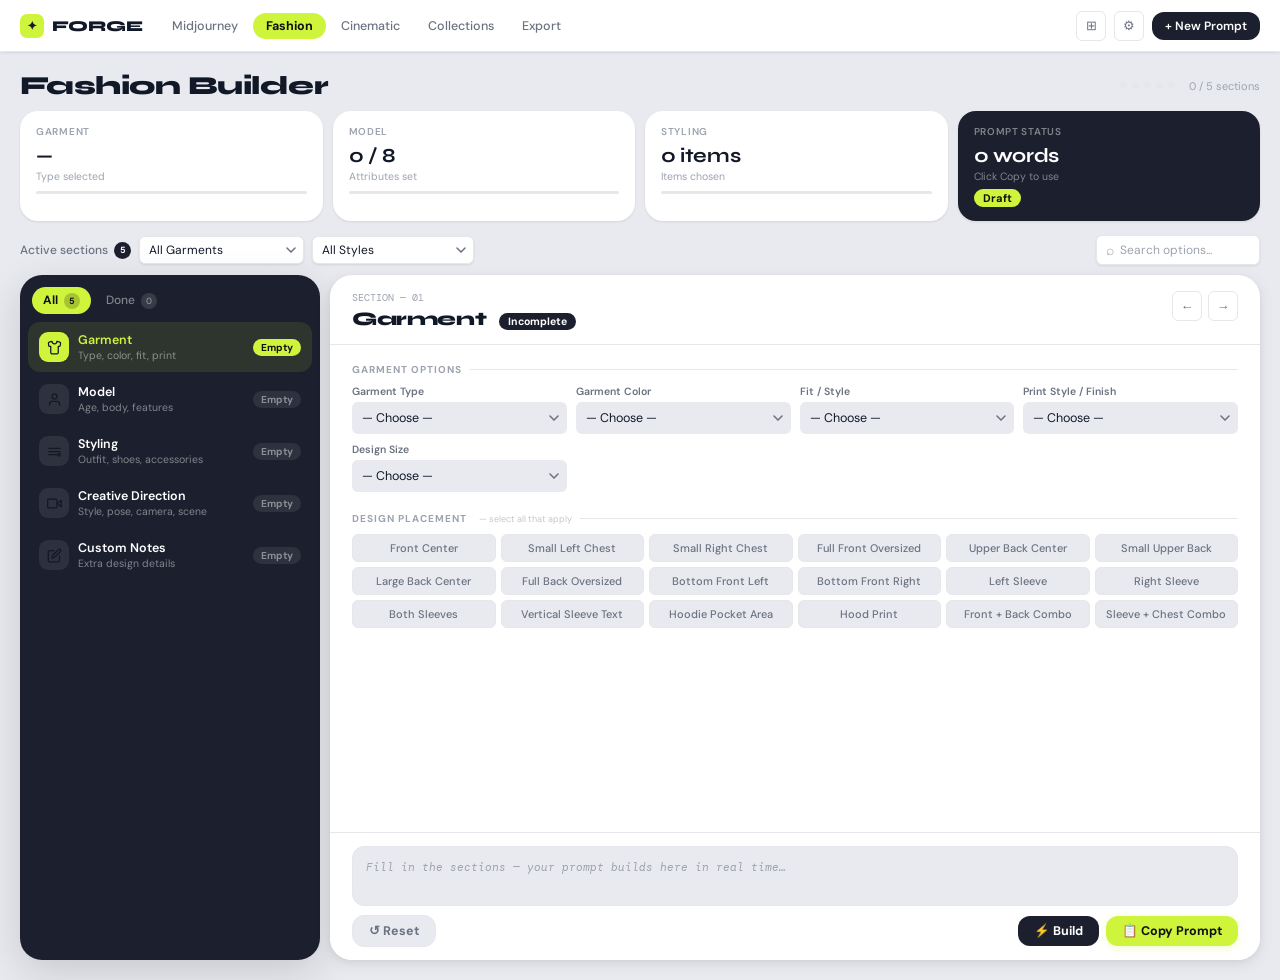
==== index.html @ 5c26e849 "Initial commit — Forge prompt builder with bug fixes - Fashion, Midjourney, and Cinematic prompt bui" ====
<!DOCTYPE html>
<html lang="en">
<head>
<meta charset="UTF-8">
<meta name="viewport" content="width=device-width, initial-scale=1.0">
<title>Forge — Prompt Builder</title>
<link rel="preconnect" href="https://fonts.googleapis.com">
<link href="https://fonts.googleapis.com/css2?family=DM+Sans:wght@300;400;500;600;700&family=Syne:wght@700;800&family=DM+Mono:wght@400;500&display=swap" rel="stylesheet">
<link rel="stylesheet" href="assets/css/styles.css" type="text/css" media="all" />
</head>
<body>

<!-- ── TOP NAV ── -->
<nav class="topnav">
  <div class="nav-brand">
    <div class="brand-dot">✦</div>
    FORGE
  </div>
  <div class="nav-tabs">
    <a class="nav-tab" href="midjourney.html" style="text-decoration:none">Midjourney</a>
    <button class="nav-tab active">Fashion</button>
    <a class="nav-tab" href="cinematic.html" style="text-decoration:none">Cinematic</a>
    <button class="nav-tab">Collections</button>
    <button class="nav-tab">Export</button>
  </div>
  <div class="nav-actions">
    <button class="nav-icon-btn" title="Grid">⊞</button>
    <button class="nav-icon-btn" title="Settings">⚙</button>
    <button class="btn-create">+ New Prompt</button>
  </div>
</nav>

<!-- ── PAGE HEADER ── -->
<div class="page-header">
  <h1 class="page-title">Fashion Builder</h1>
  <div style="display:flex;align-items:center;gap:8px">
    <div class="progress-dots" id="progressDots"></div>
    <span class="prog-label" id="progressLabel">0 / 5 sections</span>
  </div>
</div>

<!-- ── STAT CARDS ── -->
<div class="stats-row">
  <div class="stat-card">
    <div class="stat-label">Garment</div>
    <div class="stat-value" id="stat-garment">—</div>
    <div class="stat-sub">Type selected</div>
    <div class="stat-progress"><div class="stat-progress-fill" id="prog-garment" style="width:0%"></div></div>
  </div>
  <div class="stat-card">
    <div class="stat-label">Model</div>
    <div class="stat-value" id="stat-model">—</div>
    <div class="stat-sub">Attributes set</div>
    <div class="stat-progress"><div class="stat-progress-fill" id="prog-model" style="width:0%"></div></div>
  </div>
  <div class="stat-card">
    <div class="stat-label">Styling</div>
    <div class="stat-value" id="stat-styling">—</div>
    <div class="stat-sub">Items chosen</div>
    <div class="stat-progress"><div class="stat-progress-fill" id="prog-styling" style="width:0%"></div></div>
  </div>
  <div class="stat-card accent">
    <div class="stat-label">Prompt Status</div>
    <div class="stat-value" id="stat-words">0 words</div>
    <div class="stat-sub">Click Copy to use</div>
    <div class="stat-lime-badge" id="stat-badge">Draft</div>
  </div>
</div>

<!-- ── FILTER BAR ── -->
<div class="filter-bar">
  <div class="filter-label">
    Active sections
    <span class="filter-count">5</span>
  </div>
  <select class="filter-select" id="filterGarmentType" onchange="syncFilter('garmentType', this.value)">
    <option value="">All Garments</option>
  </select>
  <select class="filter-select" id="filterStyleDir" onchange="syncFilter('styleDir', this.value)">
    <option value="">All Styles</option>
  </select>
  <div class="filter-spacer"></div>
  <div class="search-box">
    <span style="color:var(--text-muted);font-size:14px">⌕</span>
    <input type="text" placeholder="Search options..." id="searchInput" oninput="handleSearch(this.value)">
  </div>
</div>

<!-- ── MAIN SPLIT ── -->
<div class="main-split">

  <!-- LEFT: Section List -->
  <div class="left-panel">
    <div class="panel-tabs">
      <button class="panel-tab active">All <span class="panel-tab-count">5</span></button>
      <button class="panel-tab">Done <span class="panel-tab-count" id="doneCount">0</span></button>
    </div>
    <div class="section-list" id="sectionList"></div>
  </div>

  <!-- RIGHT: Detail + Form -->
  <div class="right-panel">
    <div class="detail-header">
      <div>
        <div class="detail-ref" id="detailRef">SECTION — 01</div>
        <div>
          <span class="detail-title" id="detailTitle">Garment</span>
          <span class="detail-status" id="detailStatus">Incomplete</span>
        </div>
      </div>
      <div class="detail-actions">
        <button class="icon-btn" onclick="prevSection()" title="Previous">←</button>
        <button class="icon-btn" onclick="nextSection()" title="Next">→</button>
      </div>
    </div>

    <div class="detail-body" id="detailBody"></div>

    <div class="prompt-bar">
      <div class="prompt-output" id="promptOutput">
        <span class="prompt-placeholder">Fill in the sections — your prompt builds here in real time…</span>
      </div>
      <div class="prompt-actions">
        <button class="btn btn-ghost" onclick="resetAll()">↺ Reset</button>
        <div class="spacer"></div>
        <button class="btn btn-dark" onclick="buildPrompt()">⚡ Build</button>
        <button class="btn btn-lime" onclick="copyPrompt()">📋 Copy Prompt</button>
      </div>
    </div>
  </div>

</div>

<div class="toast" id="toast"><span class="t-lime">✓</span> Copied to clipboard!</div>

<!-- ══════════════════════════════════════════════ -->
<script src="assets/js/script.js" type="text/javascript" charset="utf-8"></script>
</body>
</html>
---- assets/css/styles.css ----
:root {
  --bg:          #e8eaf0;
  --surface:     #ffffff;
  --dark:        #1c1f2e;
  --dark-2:      #262a3d;
  --dark-3:      #2f3347;
  --lime:        #cef53c;
  --lime-dim:    #b8e030;
  --lime-soft:   rgba(206,245,60,0.15);
  --text-primary:   #111827;
  --text-secondary: #6b7280;
  --text-muted:     #9ca3af;
  --text-light:     rgba(255,255,255,0.85);
  --text-light-dim: rgba(255,255,255,0.45);
  --border:      #e5e7eb;
  --border-dark: rgba(255,255,255,0.08);
  --radius-sm:   6px;
  --radius-md:   12px;
  --radius-lg:   18px;
  --radius-xl:   22px;
  --shadow-sm:   0 1px 3px rgba(0,0,0,0.06), 0 1px 2px rgba(0,0,0,0.04);
  --shadow-md:   0 4px 16px rgba(0,0,0,0.08), 0 2px 6px rgba(0,0,0,0.05);
  --shadow-lg:   0 12px 40px rgba(0,0,0,0.14);
  --font:        'DM Sans', sans-serif;
  --font-display:'Syne', sans-serif;
  --font-mono:   'DM Mono', monospace;
}
*, *::before, *::after { box-sizing: border-box; margin: 0; padding: 0; }
html { font-size: 14px; }
body { background: var(--bg); font-family: var(--font); color: var(--text-primary); min-height: 100vh; overflow-x: hidden; }
 
/* TOP NAV */
.topnav {
  background: var(--surface); border-bottom: 1px solid var(--border);
  padding: 0 20px; height: 52px;
  display: flex; align-items: center; gap: 16px;
  box-shadow: var(--shadow-sm); position: sticky; top: 0; z-index: 100;
}
.nav-brand {
  font-family: var(--font-display); font-size: 15px; font-weight: 800;
  color: var(--text-primary); display: flex; align-items: center; gap: 8px; flex-shrink: 0;
}
.brand-dot {
  width: 24px; height: 24px; background: var(--lime); border-radius: 7px;
  display: flex; align-items: center; justify-content: center; font-size: 12px;
}
.nav-tabs {
  display: flex; align-items: center; gap: 2px;
  flex: 1; overflow-x: auto; scrollbar-width: none;
}
.nav-tabs::-webkit-scrollbar { display: none; }
.nav-tab {
  padding: 5px 13px; border-radius: 100px; font-size: 12.5px; font-weight: 500;
  cursor: pointer; white-space: nowrap; color: var(--text-secondary);
  transition: all 0.2s; border: none; background: none; font-family: var(--font);
}
.nav-tab:hover { background: var(--bg); color: var(--text-primary); }
.nav-tab.active { background: var(--lime); color: #111; font-weight: 700; }
.nav-actions { display: flex; align-items: center; gap: 8px; flex-shrink: 0; }
.nav-icon-btn {
  width: 30px; height: 30px; border-radius: var(--radius-sm);
  border: 1px solid var(--border); background: none; cursor: pointer;
  display: flex; align-items: center; justify-content: center;
  color: var(--text-secondary); font-size: 13px; transition: background 0.15s;
}
.nav-icon-btn:hover { background: var(--bg); }
.btn-create {
  padding: 6px 13px; background: var(--dark); color: white;
  border: none; border-radius: var(--radius-md); font-family: var(--font);
  font-size: 12px; font-weight: 600; cursor: pointer;
  display: flex; align-items: center; gap: 5px; transition: opacity 0.2s;
}
.btn-create:hover { opacity: 0.82; }
 
/* PAGE HEADER */
.page-header {
  padding: 18px 20px 10px;
  display: flex; align-items: center; justify-content: space-between; flex-wrap: wrap; gap: 10px;
}
.page-title { font-family: var(--font-display); font-size: 26px; font-weight: 800; letter-spacing: -0.02em; }
.progress-dots { display: flex; gap: 5px; align-items: center; }
.p-dot { width: 7px; height: 7px; border-radius: 50%; background: var(--border); transition: background 0.3s; }
.p-dot.done { background: var(--lime); }
.p-dot.partial { background: var(--lime-dim); opacity: 0.5; }
.prog-label { font-size: 11px; color: var(--text-muted); margin-left: 6px; }
 
/* STAT CARDS */
.stats-row {
  display: grid; grid-template-columns: repeat(4, 1fr);
  gap: 10px; padding: 0 20px 14px;
}
@media (max-width: 860px) { .stats-row { grid-template-columns: repeat(2, 1fr); } }
@media (max-width: 480px) { .stats-row { grid-template-columns: 1fr 1fr; } }
.stat-card {
  background: var(--surface); border-radius: var(--radius-lg);
  padding: 14px 16px; box-shadow: var(--shadow-sm); transition: box-shadow 0.2s;
}
.stat-card:hover { box-shadow: var(--shadow-md); }
.stat-card.accent { background: var(--dark); }
.stat-label { font-size: 10px; font-weight: 600; color: var(--text-muted); text-transform: uppercase; letter-spacing: 0.07em; margin-bottom: 5px; }
.stat-card.accent .stat-label { color: var(--text-light-dim); }
.stat-value { font-family: var(--font-display); font-size: 20px; font-weight: 700; color: var(--text-primary); letter-spacing: -0.02em; }
.stat-card.accent .stat-value { color: white; }
.stat-sub { font-size: 10.5px; color: var(--text-muted); margin-top: 2px; }
.stat-card.accent .stat-sub { color: var(--text-light-dim); }
.stat-progress { margin-top: 8px; height: 3px; background: var(--border); border-radius: 2px; overflow: hidden; }
.stat-progress-fill { height: 100%; background: var(--lime); border-radius: 2px; transition: width 0.4s ease; }
.stat-lime-badge {
  display: inline-flex; align-items: center; background: var(--lime);
  color: #111; padding: 2px 9px; border-radius: 100px;
  font-size: 11px; font-weight: 700; margin-top: 6px;
}
 
/* FILTER BAR */
.filter-bar {
  padding: 0 20px 10px;
  display: flex; align-items: center; gap: 8px; flex-wrap: wrap;
}
.filter-label { font-size: 12px; color: var(--text-secondary); font-weight: 500; display: flex; align-items: center; gap: 6px; }
.filter-count {
  background: var(--dark); color: white; width: 17px; height: 17px;
  border-radius: 50%; font-size: 9px; font-weight: 700;
  display: flex; align-items: center; justify-content: center;
}
.filter-select {
  background: var(--surface); border: 1px solid var(--border); border-radius: var(--radius-sm);
  padding: 5px 26px 5px 9px; font-family: var(--font); font-size: 12px; color: var(--text-primary);
  cursor: pointer; outline: none; appearance: none; -webkit-appearance: none;
  background-image: url("data:image/svg+xml,%3Csvg xmlns='http://www.w3.org/2000/svg' width='10' height='6' viewBox='0 0 10 6'%3E%3Cpath d='M1 1l4 4 4-4' stroke='%236b7280' stroke-width='1.5' fill='none' stroke-linecap='round'/%3E%3C/svg%3E");
  background-repeat: no-repeat; background-position: right 7px center;
  box-shadow: var(--shadow-sm); transition: border-color 0.2s;
}
.filter-select:focus { border-color: var(--lime-dim); }
.filter-spacer { flex: 1; }
.search-box {
  display: flex; align-items: center; gap: 6px;
  background: var(--surface); border: 1px solid var(--border);
  border-radius: var(--radius-sm); padding: 5px 9px; box-shadow: var(--shadow-sm);
}
.search-box input {
  border: none; outline: none; font-family: var(--font);
  font-size: 12px; color: var(--text-primary); background: none; width: 130px;
}
.search-box input::placeholder { color: var(--text-muted); }
 
/* MAIN SPLIT */
.main-split {
  display: grid; grid-template-columns: 300px 1fr;
  gap: 10px; padding: 0 20px 20px;
  min-height: calc(100vh - 195px);
}
@media (max-width: 780px) {
  .main-split { grid-template-columns: 1fr; padding: 0 12px 20px; }
  .stats-row { padding: 0 12px 12px; }
  .filter-bar { padding: 0 12px 10px; }
  .page-header { padding: 14px 12px 8px; }
  .topnav { padding: 0 12px; }
}
 
/* LEFT PANEL */
.left-panel {
  background: var(--dark); border-radius: var(--radius-xl);
  overflow: hidden; box-shadow: var(--shadow-lg);
  display: flex; flex-direction: column;
}
.panel-tabs {
  display: flex; align-items: center; padding: 12px 12px 0; gap: 4px;
}
.panel-tab {
  padding: 5px 11px; border-radius: 100px; font-size: 12px; font-weight: 500;
  cursor: pointer; color: var(--text-light-dim); border: none; background: none;
  transition: all 0.2s; font-family: var(--font);
}
.panel-tab.active { background: var(--lime); color: #111; font-weight: 700; }
.panel-tab-count {
  display: inline-flex; align-items: center; justify-content: center;
  width: 16px; height: 16px; background: rgba(255,255,255,0.12);
  border-radius: 50%; font-size: 9px; margin-left: 3px;
}
.panel-tab.active .panel-tab-count { background: rgba(0,0,0,0.2); }
.section-list { flex: 1; overflow-y: auto; padding: 8px; scrollbar-width: thin; scrollbar-color: rgba(255,255,255,0.08) transparent; }
.section-list::-webkit-scrollbar { width: 3px; }
.section-list::-webkit-scrollbar-thumb { background: rgba(255,255,255,0.1); border-radius: 2px; }
.section-item {
  display: flex; align-items: center; padding: 10px 11px;
  border-radius: var(--radius-md); cursor: pointer; margin-bottom: 2px;
  transition: background 0.15s; gap: 9px;
}
.section-item:hover { background: rgba(255,255,255,0.05); }
.section-item.active { background: rgba(206,245,60,0.10); }
.section-avatar {
  width: 30px; height: 30px; border-radius: 9px;
  background: rgba(255,255,255,0.08);
  display: flex; align-items: center; justify-content: center;
  font-size: 13px; flex-shrink: 0;
}
.section-item.active .section-avatar { background: var(--lime); }
.section-info { flex: 1; min-width: 0; }
.section-name { font-size: 12.5px; font-weight: 600; color: white; white-space: nowrap; overflow: hidden; text-overflow: ellipsis; }
.section-item.active .section-name { color: var(--lime); }
.section-desc { font-size: 10.5px; color: var(--text-light-dim); margin-top: 1px; white-space: nowrap; overflow: hidden; text-overflow: ellipsis; }
.section-badge {
  font-size: 10px; font-weight: 700; padding: 2px 8px; border-radius: 100px;
  background: rgba(255,255,255,0.08); color: var(--text-light-dim); flex-shrink: 0;
}
.section-item.active .section-badge { background: var(--lime); color: #111; }
.section-item.done .section-badge { background: rgba(206,245,60,0.15); color: var(--lime); }
 
/* RIGHT PANEL */
.right-panel {
  background: var(--surface); border-radius: var(--radius-xl);
  box-shadow: var(--shadow-md); overflow: hidden;
  display: flex; flex-direction: column;
}
.detail-header {
  padding: 16px 22px 14px; border-bottom: 1px solid var(--border);
  display: flex; align-items: flex-start; justify-content: space-between;
}
.detail-ref { font-family: var(--font-mono); font-size: 10px; color: var(--text-muted); margin-bottom: 3px; }
.detail-title { font-family: var(--font-display); font-size: 19px; font-weight: 800; letter-spacing: -0.02em; display: inline; }
.detail-status {
  display: inline-flex; align-items: center; padding: 2px 9px; border-radius: 100px;
  font-size: 10.5px; font-weight: 700; background: var(--dark); color: white;
  margin-left: 9px; vertical-align: middle;
}
.detail-status.done { background: var(--lime-soft); color: var(--lime-dim); }
.detail-actions { display: flex; gap: 6px; flex-shrink: 0; }
.icon-btn {
  width: 30px; height: 30px; border-radius: var(--radius-sm); border: 1px solid var(--border);
  background: none; cursor: pointer; display: flex; align-items: center; justify-content: center;
  font-size: 13px; color: var(--text-secondary); transition: background 0.15s;
}
.icon-btn:hover { background: var(--bg); }
 
/* FORM BODY */
.detail-body {
  flex: 1; overflow-y: auto; padding: 18px 22px;
  scrollbar-width: thin; scrollbar-color: var(--border) transparent;
}
.detail-body::-webkit-scrollbar { width: 3px; }
.detail-body::-webkit-scrollbar-thumb { background: var(--border); border-radius: 2px; }
.field-section { margin-bottom: 20px; }
.field-section-title {
  font-size: 10px; font-weight: 700; text-transform: uppercase;
  letter-spacing: 0.1em; color: var(--text-muted); margin-bottom: 9px;
  display: flex; align-items: center; gap: 8px;
}
.field-section-title::after { content:''; flex:1; height:1px; background:var(--border); }
.fields-grid { display: grid; grid-template-columns: repeat(auto-fill, minmax(175px, 1fr)); gap: 9px; }
.field-group { display: flex; flex-direction: column; gap: 4px; }
.field-label { font-size: 10.5px; font-weight: 600; color: var(--text-secondary); }
.field-select, .field-textarea {
  background: var(--bg); border: 1.5px solid transparent;
  border-radius: var(--radius-sm); padding: 7px 28px 7px 9px;
  font-family: var(--font); font-size: 12.5px; color: var(--text-primary);
  outline: none; width: 100%; appearance: none; -webkit-appearance: none;
  cursor: pointer;
  background-image: url("data:image/svg+xml,%3Csvg xmlns='http://www.w3.org/2000/svg' width='10' height='6' viewBox='0 0 10 6'%3E%3Cpath d='M1 1l4 4 4-4' stroke='%236b7280' stroke-width='1.5' fill='none' stroke-linecap='round'/%3E%3C/svg%3E");
  background-repeat: no-repeat; background-position: right 7px center;
  transition: border-color 0.2s, background 0.2s;
}
.field-select option { background: white; }
.field-select:focus, .field-textarea:focus { border-color: var(--lime-dim); background-color: rgba(206,245,60,0.05); }
.field-select.has-value { border-color: var(--lime-dim); font-weight: 500; }
.field-textarea { resize: vertical; min-height: 70px; padding: 8px 10px; background-image: none !important; line-height: 1.5; }
 
/* PLACEMENT */
.placement-wrap { display: grid; grid-template-columns: repeat(auto-fill, minmax(125px, 1fr)); gap: 5px; }
.placement-chip {
  padding: 6px 9px; border-radius: var(--radius-sm); border: 1.5px solid var(--border);
  background: var(--bg); font-size: 11px; color: var(--text-secondary);
  cursor: pointer; text-align: center; transition: all 0.15s; user-select: none; font-weight: 500;
}
.placement-chip:hover { border-color: var(--lime-dim); color: var(--text-primary); }
.placement-chip.active { background: var(--lime); border-color: var(--lime-dim); color: #111; font-weight: 700; }
 
/* MULTI CHIPS */
.chip-wrap { display: flex; flex-wrap: wrap; gap: 5px; }
.m-chip {
  padding: 5px 11px; border-radius: 100px; border: 1.5px solid var(--border);
  background: var(--bg); font-size: 11.5px; color: var(--text-secondary);
  cursor: pointer; user-select: none; transition: all 0.15s; font-weight: 500;
}
.m-chip:hover { border-color: var(--lime-dim); color: var(--text-primary); }
.m-chip.active { background: var(--dark); border-color: var(--dark); color: white; }
 
/* PROMPT BAR */
.prompt-bar { border-top: 1px solid var(--border); padding: 13px 22px; background: var(--surface); }
.prompt-output {
  background: var(--bg); border-radius: var(--radius-md); padding: 11px 13px;
  font-family: var(--font-mono); font-size: 11px; line-height: 1.65;
  color: var(--text-secondary); min-height: 60px; max-height: 110px;
  overflow-y: auto; margin-bottom: 9px; border: 1.5px solid var(--border);
  transition: border-color 0.25s; word-break: break-word;
}
.prompt-output.has-content { border-color: var(--lime-dim); color: var(--text-primary); }
.prompt-placeholder { color: var(--text-muted); font-style: italic; }
.prompt-actions { display: flex; gap: 7px; align-items: center; }
.prompt-actions .spacer { flex: 1; }
.btn {
  padding: 7px 16px; border-radius: var(--radius-md); border: none; cursor: pointer;
  font-family: var(--font); font-size: 12.5px; font-weight: 700;
  display: flex; align-items: center; gap: 5px; transition: all 0.15s;
}
.btn-lime { background: var(--lime); color: #111; box-shadow: 0 2px 8px rgba(206,245,60,0.25); }
.btn-lime:hover { background: var(--lime-dim); transform: translateY(-1px); }
.btn-dark { background: var(--dark); color: white; }
.btn-dark:hover { opacity: 0.82; }
.btn-ghost { background: var(--bg); color: var(--text-secondary); border: 1px solid var(--border); }
.btn-ghost:hover { background: var(--border); color: var(--text-primary); }
.btn:active { transform: scale(0.97); }
 
/* TOAST */
.toast {
  position: fixed; bottom: 28px; left: 50%;
  transform: translateX(-50%) translateY(10px);
  background: var(--dark); color: white;
  padding: 8px 20px; border-radius: 100px;
  font-size: 12.5px; font-weight: 600;
  opacity: 0; pointer-events: none; transition: all 0.25s;
  z-index: 1000; box-shadow: var(--shadow-lg);
  display: flex; align-items: center; gap: 7px;
}
.toast .t-lime { color: var(--lime); }
.toast.show { opacity: 1; transform: translateX(-50%) translateY(0); }
 
/* RESPONSIVE EXTRAS */
@media (max-width: 480px) {
  .stats-row { grid-template-columns: 1fr 1fr; }
  .search-box { display: none; }
  .page-title { font-size: 22px; }
}
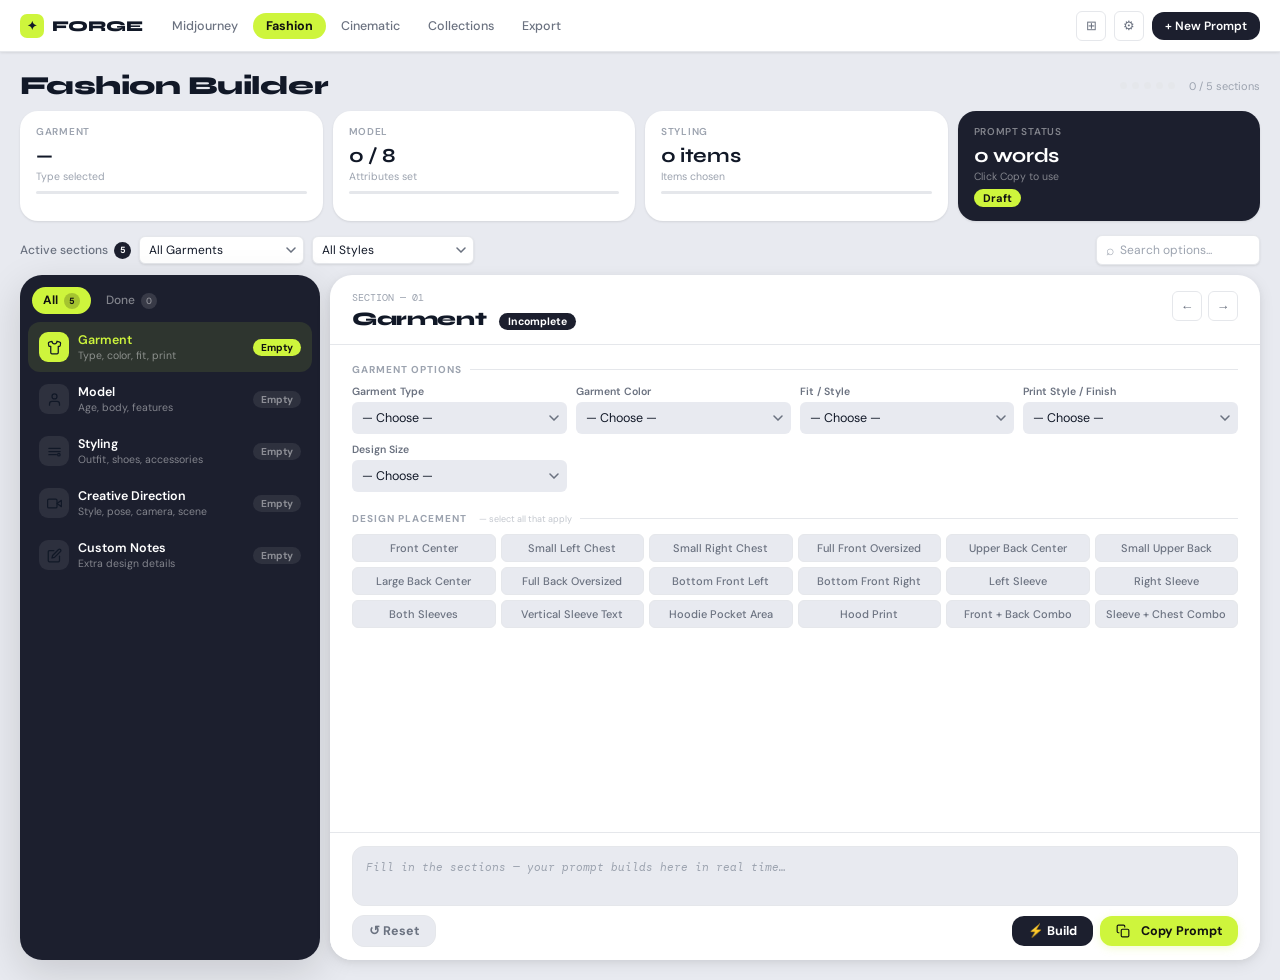
==== commit 8d986cd5: "Replace emoji labels with SVG icons in prompt actions" ====
--- a/index.html
+++ b/index.html
@@ -1,139 +1,140 @@
-<!DOCTYPE html>
-<html lang="en">
-<head>
-<meta charset="UTF-8">
-<meta name="viewport" content="width=device-width, initial-scale=1.0">
-<title>Forge — Prompt Builder</title>
-<link rel="preconnect" href="https://fonts.googleapis.com">
-<link href="https://fonts.googleapis.com/css2?family=DM+Sans:wght@300;400;500;600;700&family=Syne:wght@700;800&family=DM+Mono:wght@400;500&display=swap" rel="stylesheet">
-<link rel="stylesheet" href="assets/css/styles.css" type="text/css" media="all" />
-</head>
-<body>
-
-<!-- ── TOP NAV ── -->
-<nav class="topnav">
-  <div class="nav-brand">
-    <div class="brand-dot">✦</div>
-    FORGE
-  </div>
-  <div class="nav-tabs">
-    <a class="nav-tab" href="midjourney.html" style="text-decoration:none">Midjourney</a>
-    <button class="nav-tab active">Fashion</button>
-    <a class="nav-tab" href="cinematic.html" style="text-decoration:none">Cinematic</a>
-    <button class="nav-tab">Collections</button>
-    <button class="nav-tab">Export</button>
-  </div>
-  <div class="nav-actions">
-    <button class="nav-icon-btn" title="Grid">⊞</button>
-    <button class="nav-icon-btn" title="Settings">⚙</button>
-    <button class="btn-create">+ New Prompt</button>
-  </div>
-</nav>
-
-<!-- ── PAGE HEADER ── -->
-<div class="page-header">
-  <h1 class="page-title">Fashion Builder</h1>
-  <div style="display:flex;align-items:center;gap:8px">
-    <div class="progress-dots" id="progressDots"></div>
-    <span class="prog-label" id="progressLabel">0 / 5 sections</span>
-  </div>
-</div>
-
-<!-- ── STAT CARDS ── -->
-<div class="stats-row">
-  <div class="stat-card">
-    <div class="stat-label">Garment</div>
-    <div class="stat-value" id="stat-garment">—</div>
-    <div class="stat-sub">Type selected</div>
-    <div class="stat-progress"><div class="stat-progress-fill" id="prog-garment" style="width:0%"></div></div>
-  </div>
-  <div class="stat-card">
-    <div class="stat-label">Model</div>
-    <div class="stat-value" id="stat-model">—</div>
-    <div class="stat-sub">Attributes set</div>
-    <div class="stat-progress"><div class="stat-progress-fill" id="prog-model" style="width:0%"></div></div>
-  </div>
-  <div class="stat-card">
-    <div class="stat-label">Styling</div>
-    <div class="stat-value" id="stat-styling">—</div>
-    <div class="stat-sub">Items chosen</div>
-    <div class="stat-progress"><div class="stat-progress-fill" id="prog-styling" style="width:0%"></div></div>
-  </div>
-  <div class="stat-card accent">
-    <div class="stat-label">Prompt Status</div>
-    <div class="stat-value" id="stat-words">0 words</div>
-    <div class="stat-sub">Click Copy to use</div>
-    <div class="stat-lime-badge" id="stat-badge">Draft</div>
-  </div>
-</div>
-
-<!-- ── FILTER BAR ── -->
-<div class="filter-bar">
-  <div class="filter-label">
-    Active sections
-    <span class="filter-count">5</span>
-  </div>
-  <select class="filter-select" id="filterGarmentType" onchange="syncFilter('garmentType', this.value)">
-    <option value="">All Garments</option>
-  </select>
-  <select class="filter-select" id="filterStyleDir" onchange="syncFilter('styleDir', this.value)">
-    <option value="">All Styles</option>
-  </select>
-  <div class="filter-spacer"></div>
-  <div class="search-box">
-    <span style="color:var(--text-muted);font-size:14px">⌕</span>
-    <input type="text" placeholder="Search options..." id="searchInput" oninput="handleSearch(this.value)">
-  </div>
-</div>
-
-<!-- ── MAIN SPLIT ── -->
-<div class="main-split">
-
-  <!-- LEFT: Section List -->
-  <div class="left-panel">
-    <div class="panel-tabs">
-      <button class="panel-tab active">All <span class="panel-tab-count">5</span></button>
-      <button class="panel-tab">Done <span class="panel-tab-count" id="doneCount">0</span></button>
-    </div>
-    <div class="section-list" id="sectionList"></div>
-  </div>
-
-  <!-- RIGHT: Detail + Form -->
-  <div class="right-panel">
-    <div class="detail-header">
-      <div>
-        <div class="detail-ref" id="detailRef">SECTION — 01</div>
-        <div>
-          <span class="detail-title" id="detailTitle">Garment</span>
-          <span class="detail-status" id="detailStatus">Incomplete</span>
-        </div>
-      </div>
-      <div class="detail-actions">
-        <button class="icon-btn" onclick="prevSection()" title="Previous">←</button>
-        <button class="icon-btn" onclick="nextSection()" title="Next">→</button>
-      </div>
-    </div>
-
-    <div class="detail-body" id="detailBody"></div>
-
-    <div class="prompt-bar">
-      <div class="prompt-output" id="promptOutput">
-        <span class="prompt-placeholder">Fill in the sections — your prompt builds here in real time…</span>
-      </div>
-      <div class="prompt-actions">
-        <button class="btn btn-ghost" onclick="resetAll()">↺ Reset</button>
-        <div class="spacer"></div>
-        <button class="btn btn-dark" onclick="buildPrompt()">⚡ Build</button>
-        <button class="btn btn-lime" onclick="copyPrompt()">📋 Copy Prompt</button>
-      </div>
-    </div>
-  </div>
-
-</div>
-
-<div class="toast" id="toast"><span class="t-lime">✓</span> Copied to clipboard!</div>
-
-<!-- ══════════════════════════════════════════════ -->
-<script src="assets/js/script.js" type="text/javascript" charset="utf-8"></script>
-</body>
+<!DOCTYPE html>
+<html lang="en">
+<head>
+<meta charset="UTF-8">
+<meta name="viewport" content="width=device-width, initial-scale=1.0">
+<title>Forge — Prompt Builder</title>
+<link rel="preconnect" href="https://fonts.googleapis.com">
+<link href="https://fonts.googleapis.com/css2?family=DM+Sans:wght@300;400;500;600;700&family=Syne:wght@700;800&family=DM+Mono:wght@400;500&display=swap" rel="stylesheet">
+<link rel="stylesheet" href="assets/css/styles.css" type="text/css" media="all" />
+</head>
+<body>
+
+<!-- ── TOP NAV ── -->
+<nav class="topnav">
+  <div class="nav-brand">
+    <div class="brand-dot">✦</div>
+    FORGE
+  </div>
+  <div class="nav-tabs">
+    <a class="nav-tab" href="midjourney.html" style="text-decoration:none">Midjourney</a>
+    <button class="nav-tab active">Fashion</button>
+    <a class="nav-tab" href="cinematic.html" style="text-decoration:none">Cinematic</a>
+    <button class="nav-tab">Collections</button>
+    <button class="nav-tab">Export</button>
+  </div>
+  <div class="nav-actions">
+    <button class="nav-icon-btn" title="Grid">⊞</button>
+    <button class="nav-icon-btn" title="Settings">⚙</button>
+    <button class="btn-create">+ New Prompt</button>
+  </div>
+</nav>
+
+<!-- ── PAGE HEADER ── -->
+<div class="page-header">
+  <h1 class="page-title">Fashion Builder</h1>
+  <div style="display:flex;align-items:center;gap:8px">
+    <div class="progress-dots" id="progressDots"></div>
+    <span class="prog-label" id="progressLabel">0 / 5 sections</span>
+  </div>
+</div>
+
+<!-- ── STAT CARDS ── -->
+<div class="stats-row">
+  <div class="stat-card">
+    <div class="stat-label">Garment</div>
+    <div class="stat-value" id="stat-garment">—</div>
+    <div class="stat-sub">Type selected</div>
+    <div class="stat-progress"><div class="stat-progress-fill" id="prog-garment" style="width:0%"></div></div>
+  </div>
+  <div class="stat-card">
+    <div class="stat-label">Model</div>
+    <div class="stat-value" id="stat-model">—</div>
+    <div class="stat-sub">Attributes set</div>
+    <div class="stat-progress"><div class="stat-progress-fill" id="prog-model" style="width:0%"></div></div>
+  </div>
+  <div class="stat-card">
+    <div class="stat-label">Styling</div>
+    <div class="stat-value" id="stat-styling">—</div>
+    <div class="stat-sub">Items chosen</div>
+    <div class="stat-progress"><div class="stat-progress-fill" id="prog-styling" style="width:0%"></div></div>
+  </div>
+  <div class="stat-card accent">
+    <div class="stat-label">Prompt Status</div>
+    <div class="stat-value" id="stat-words">0 words</div>
+    <div class="stat-sub">Click Copy to use</div>
+    <div class="stat-lime-badge" id="stat-badge">Draft</div>
+  </div>
+</div>
+
+<!-- ── FILTER BAR ── -->
+<div class="filter-bar">
+  <div class="filter-label">
+    Active sections
+    <span class="filter-count">5</span>
+  </div>
+  <select class="filter-select" id="filterGarmentType" onchange="syncFilter('garmentType', this.value)">
+    <option value="">All Garments</option>
+  </select>
+  <select class="filter-select" id="filterStyleDir" onchange="syncFilter('styleDir', this.value)">
+    <option value="">All Styles</option>
+  </select>
+  <div class="filter-spacer"></div>
+  <div class="search-box">
+    <span style="color:var(--text-muted);font-size:14px">⌕</span>
+    <input type="text" placeholder="Search options..." id="searchInput" oninput="handleSearch(this.value)">
+  </div>
+</div>
+
+<!-- ── MAIN SPLIT ── -->
+<div class="main-split">
+
+  <!-- LEFT: Section List -->
+  <div class="left-panel">
+    <div class="panel-tabs">
+      <button class="panel-tab active">All <span class="panel-tab-count">5</span></button>
+      <button class="panel-tab">Done <span class="panel-tab-count" id="doneCount">0</span></button>
+    </div>
+    <div class="section-list" id="sectionList"></div>
+  </div>
+
+  <!-- RIGHT: Detail + Form -->
+  <div class="right-panel">
+    <div class="detail-header">
+      <div>
+        <div class="detail-ref" id="detailRef">SECTION — 01</div>
+        <div>
+          <span class="detail-title" id="detailTitle">Garment</span>
+          <span class="detail-status" id="detailStatus">Incomplete</span>
+        </div>
+      </div>
+      <div class="detail-actions">
+        <button class="icon-btn" onclick="prevSection()" title="Previous">←</button>
+        <button class="icon-btn" onclick="nextSection()" title="Next">→</button>
+      </div>
+    </div>
+
+    <div class="detail-body" id="detailBody"></div>
+
+    <div class="prompt-bar">
+      <div class="prompt-output" id="promptOutput">
+        <span class="prompt-placeholder">Fill in the sections — your prompt builds here in real time…</span>
+      </div>
+      <div class="prompt-actions">
+        <button class="btn btn-ghost" onclick="resetAll()">↺ Reset</button>
+        <div class="spacer"></div>
+        <button class="btn btn-dark" onclick="buildPrompt()">⚡ Build</button>
+        <button class="btn btn-lime" onclick="copyPrompt()"><span class="btn-icon" aria-hidden="true"><svg viewBox="0 0 24 24" fill="none" stroke="currentColor" stroke-width="2" stroke-linecap="round" stroke-linejoin="round"><rect x="9" y="9" width="13" height="13" rx="2" ry="2"/><path d="M5 15H4a2 2 0 0 1-2-2V4a2 2 0 0 1 2-2h9a2 2 0 0 1 2 2v1"/></svg></span>Copy Prompt</button>
+      </div>
+    </div>
+  </div>
+
+</div>
+
+<div class="toast" id="toast"><span class="t-lime">✓</span> Copied to clipboard!</div>
+
+<!-- ══════════════════════════════════════════════ -->
+<script src="assets/js/core.js"></script>
+<script src="assets/js/script.js" type="text/javascript" charset="utf-8"></script>
+</body>
 </html>
--- a/assets/css/styles.css
+++ b/assets/css/styles.css
@@ -1,332 +1,346 @@
-:root {
-  --bg:          #e8eaf0;
-  --surface:     #ffffff;
-  --dark:        #1c1f2e;
-  --dark-2:      #262a3d;
-  --dark-3:      #2f3347;
-  --lime:        #cef53c;
-  --lime-dim:    #b8e030;
-  --lime-soft:   rgba(206,245,60,0.15);
-  --text-primary:   #111827;
-  --text-secondary: #6b7280;
-  --text-muted:     #9ca3af;
-  --text-light:     rgba(255,255,255,0.85);
-  --text-light-dim: rgba(255,255,255,0.45);
-  --border:      #e5e7eb;
-  --border-dark: rgba(255,255,255,0.08);
-  --radius-sm:   6px;
-  --radius-md:   12px;
-  --radius-lg:   18px;
-  --radius-xl:   22px;
-  --shadow-sm:   0 1px 3px rgba(0,0,0,0.06), 0 1px 2px rgba(0,0,0,0.04);
-  --shadow-md:   0 4px 16px rgba(0,0,0,0.08), 0 2px 6px rgba(0,0,0,0.05);
-  --shadow-lg:   0 12px 40px rgba(0,0,0,0.14);
-  --font:        'DM Sans', sans-serif;
-  --font-display:'Syne', sans-serif;
-  --font-mono:   'DM Mono', monospace;
-}
-*, *::before, *::after { box-sizing: border-box; margin: 0; padding: 0; }
-html { font-size: 14px; }
-body { background: var(--bg); font-family: var(--font); color: var(--text-primary); min-height: 100vh; overflow-x: hidden; }
- 
-/* TOP NAV */
-.topnav {
-  background: var(--surface); border-bottom: 1px solid var(--border);
-  padding: 0 20px; height: 52px;
-  display: flex; align-items: center; gap: 16px;
-  box-shadow: var(--shadow-sm); position: sticky; top: 0; z-index: 100;
-}
-.nav-brand {
-  font-family: var(--font-display); font-size: 15px; font-weight: 800;
-  color: var(--text-primary); display: flex; align-items: center; gap: 8px; flex-shrink: 0;
-}
-.brand-dot {
-  width: 24px; height: 24px; background: var(--lime); border-radius: 7px;
-  display: flex; align-items: center; justify-content: center; font-size: 12px;
-}
-.nav-tabs {
-  display: flex; align-items: center; gap: 2px;
-  flex: 1; overflow-x: auto; scrollbar-width: none;
-}
-.nav-tabs::-webkit-scrollbar { display: none; }
-.nav-tab {
-  padding: 5px 13px; border-radius: 100px; font-size: 12.5px; font-weight: 500;
-  cursor: pointer; white-space: nowrap; color: var(--text-secondary);
-  transition: all 0.2s; border: none; background: none; font-family: var(--font);
-}
-.nav-tab:hover { background: var(--bg); color: var(--text-primary); }
-.nav-tab.active { background: var(--lime); color: #111; font-weight: 700; }
-.nav-actions { display: flex; align-items: center; gap: 8px; flex-shrink: 0; }
-.nav-icon-btn {
-  width: 30px; height: 30px; border-radius: var(--radius-sm);
-  border: 1px solid var(--border); background: none; cursor: pointer;
-  display: flex; align-items: center; justify-content: center;
-  color: var(--text-secondary); font-size: 13px; transition: background 0.15s;
-}
-.nav-icon-btn:hover { background: var(--bg); }
-.btn-create {
-  padding: 6px 13px; background: var(--dark); color: white;
-  border: none; border-radius: var(--radius-md); font-family: var(--font);
-  font-size: 12px; font-weight: 600; cursor: pointer;
-  display: flex; align-items: center; gap: 5px; transition: opacity 0.2s;
-}
-.btn-create:hover { opacity: 0.82; }
- 
-/* PAGE HEADER */
-.page-header {
-  padding: 18px 20px 10px;
-  display: flex; align-items: center; justify-content: space-between; flex-wrap: wrap; gap: 10px;
-}
-.page-title { font-family: var(--font-display); font-size: 26px; font-weight: 800; letter-spacing: -0.02em; }
-.progress-dots { display: flex; gap: 5px; align-items: center; }
-.p-dot { width: 7px; height: 7px; border-radius: 50%; background: var(--border); transition: background 0.3s; }
-.p-dot.done { background: var(--lime); }
-.p-dot.partial { background: var(--lime-dim); opacity: 0.5; }
-.prog-label { font-size: 11px; color: var(--text-muted); margin-left: 6px; }
- 
-/* STAT CARDS */
-.stats-row {
-  display: grid; grid-template-columns: repeat(4, 1fr);
-  gap: 10px; padding: 0 20px 14px;
-}
-@media (max-width: 860px) { .stats-row { grid-template-columns: repeat(2, 1fr); } }
-@media (max-width: 480px) { .stats-row { grid-template-columns: 1fr 1fr; } }
-.stat-card {
-  background: var(--surface); border-radius: var(--radius-lg);
-  padding: 14px 16px; box-shadow: var(--shadow-sm); transition: box-shadow 0.2s;
-}
-.stat-card:hover { box-shadow: var(--shadow-md); }
-.stat-card.accent { background: var(--dark); }
-.stat-label { font-size: 10px; font-weight: 600; color: var(--text-muted); text-transform: uppercase; letter-spacing: 0.07em; margin-bottom: 5px; }
-.stat-card.accent .stat-label { color: var(--text-light-dim); }
-.stat-value { font-family: var(--font-display); font-size: 20px; font-weight: 700; color: var(--text-primary); letter-spacing: -0.02em; }
-.stat-card.accent .stat-value { color: white; }
-.stat-sub { font-size: 10.5px; color: var(--text-muted); margin-top: 2px; }
-.stat-card.accent .stat-sub { color: var(--text-light-dim); }
-.stat-progress { margin-top: 8px; height: 3px; background: var(--border); border-radius: 2px; overflow: hidden; }
-.stat-progress-fill { height: 100%; background: var(--lime); border-radius: 2px; transition: width 0.4s ease; }
-.stat-lime-badge {
-  display: inline-flex; align-items: center; background: var(--lime);
-  color: #111; padding: 2px 9px; border-radius: 100px;
-  font-size: 11px; font-weight: 700; margin-top: 6px;
-}
- 
-/* FILTER BAR */
-.filter-bar {
-  padding: 0 20px 10px;
-  display: flex; align-items: center; gap: 8px; flex-wrap: wrap;
-}
-.filter-label { font-size: 12px; color: var(--text-secondary); font-weight: 500; display: flex; align-items: center; gap: 6px; }
-.filter-count {
-  background: var(--dark); color: white; width: 17px; height: 17px;
-  border-radius: 50%; font-size: 9px; font-weight: 700;
-  display: flex; align-items: center; justify-content: center;
-}
-.filter-select {
-  background: var(--surface); border: 1px solid var(--border); border-radius: var(--radius-sm);
-  padding: 5px 26px 5px 9px; font-family: var(--font); font-size: 12px; color: var(--text-primary);
-  cursor: pointer; outline: none; appearance: none; -webkit-appearance: none;
-  background-image: url("data:image/svg+xml,%3Csvg xmlns='http://www.w3.org/2000/svg' width='10' height='6' viewBox='0 0 10 6'%3E%3Cpath d='M1 1l4 4 4-4' stroke='%236b7280' stroke-width='1.5' fill='none' stroke-linecap='round'/%3E%3C/svg%3E");
-  background-repeat: no-repeat; background-position: right 7px center;
-  box-shadow: var(--shadow-sm); transition: border-color 0.2s;
-}
-.filter-select:focus { border-color: var(--lime-dim); }
-.filter-spacer { flex: 1; }
-.search-box {
-  display: flex; align-items: center; gap: 6px;
-  background: var(--surface); border: 1px solid var(--border);
-  border-radius: var(--radius-sm); padding: 5px 9px; box-shadow: var(--shadow-sm);
-}
-.search-box input {
-  border: none; outline: none; font-family: var(--font);
-  font-size: 12px; color: var(--text-primary); background: none; width: 130px;
-}
-.search-box input::placeholder { color: var(--text-muted); }
- 
-/* MAIN SPLIT */
-.main-split {
-  display: grid; grid-template-columns: 300px 1fr;
-  gap: 10px; padding: 0 20px 20px;
-  min-height: calc(100vh - 195px);
-}
-@media (max-width: 780px) {
-  .main-split { grid-template-columns: 1fr; padding: 0 12px 20px; }
-  .stats-row { padding: 0 12px 12px; }
-  .filter-bar { padding: 0 12px 10px; }
-  .page-header { padding: 14px 12px 8px; }
-  .topnav { padding: 0 12px; }
-}
- 
-/* LEFT PANEL */
-.left-panel {
-  background: var(--dark); border-radius: var(--radius-xl);
-  overflow: hidden; box-shadow: var(--shadow-lg);
-  display: flex; flex-direction: column;
-}
-.panel-tabs {
-  display: flex; align-items: center; padding: 12px 12px 0; gap: 4px;
-}
-.panel-tab {
-  padding: 5px 11px; border-radius: 100px; font-size: 12px; font-weight: 500;
-  cursor: pointer; color: var(--text-light-dim); border: none; background: none;
-  transition: all 0.2s; font-family: var(--font);
-}
-.panel-tab.active { background: var(--lime); color: #111; font-weight: 700; }
-.panel-tab-count {
-  display: inline-flex; align-items: center; justify-content: center;
-  width: 16px; height: 16px; background: rgba(255,255,255,0.12);
-  border-radius: 50%; font-size: 9px; margin-left: 3px;
-}
-.panel-tab.active .panel-tab-count { background: rgba(0,0,0,0.2); }
-.section-list { flex: 1; overflow-y: auto; padding: 8px; scrollbar-width: thin; scrollbar-color: rgba(255,255,255,0.08) transparent; }
-.section-list::-webkit-scrollbar { width: 3px; }
-.section-list::-webkit-scrollbar-thumb { background: rgba(255,255,255,0.1); border-radius: 2px; }
-.section-item {
-  display: flex; align-items: center; padding: 10px 11px;
-  border-radius: var(--radius-md); cursor: pointer; margin-bottom: 2px;
-  transition: background 0.15s; gap: 9px;
-}
-.section-item:hover { background: rgba(255,255,255,0.05); }
-.section-item.active { background: rgba(206,245,60,0.10); }
-.section-avatar {
-  width: 30px; height: 30px; border-radius: 9px;
-  background: rgba(255,255,255,0.08);
-  display: flex; align-items: center; justify-content: center;
-  font-size: 13px; flex-shrink: 0;
-}
-.section-item.active .section-avatar { background: var(--lime); }
-.section-info { flex: 1; min-width: 0; }
-.section-name { font-size: 12.5px; font-weight: 600; color: white; white-space: nowrap; overflow: hidden; text-overflow: ellipsis; }
-.section-item.active .section-name { color: var(--lime); }
-.section-desc { font-size: 10.5px; color: var(--text-light-dim); margin-top: 1px; white-space: nowrap; overflow: hidden; text-overflow: ellipsis; }
-.section-badge {
-  font-size: 10px; font-weight: 700; padding: 2px 8px; border-radius: 100px;
-  background: rgba(255,255,255,0.08); color: var(--text-light-dim); flex-shrink: 0;
-}
-.section-item.active .section-badge { background: var(--lime); color: #111; }
-.section-item.done .section-badge { background: rgba(206,245,60,0.15); color: var(--lime); }
- 
-/* RIGHT PANEL */
-.right-panel {
-  background: var(--surface); border-radius: var(--radius-xl);
-  box-shadow: var(--shadow-md); overflow: hidden;
-  display: flex; flex-direction: column;
-}
-.detail-header {
-  padding: 16px 22px 14px; border-bottom: 1px solid var(--border);
-  display: flex; align-items: flex-start; justify-content: space-between;
-}
-.detail-ref { font-family: var(--font-mono); font-size: 10px; color: var(--text-muted); margin-bottom: 3px; }
-.detail-title { font-family: var(--font-display); font-size: 19px; font-weight: 800; letter-spacing: -0.02em; display: inline; }
-.detail-status {
-  display: inline-flex; align-items: center; padding: 2px 9px; border-radius: 100px;
-  font-size: 10.5px; font-weight: 700; background: var(--dark); color: white;
-  margin-left: 9px; vertical-align: middle;
-}
-.detail-status.done { background: var(--lime-soft); color: var(--lime-dim); }
-.detail-actions { display: flex; gap: 6px; flex-shrink: 0; }
-.icon-btn {
-  width: 30px; height: 30px; border-radius: var(--radius-sm); border: 1px solid var(--border);
-  background: none; cursor: pointer; display: flex; align-items: center; justify-content: center;
-  font-size: 13px; color: var(--text-secondary); transition: background 0.15s;
-}
-.icon-btn:hover { background: var(--bg); }
- 
-/* FORM BODY */
-.detail-body {
-  flex: 1; overflow-y: auto; padding: 18px 22px;
-  scrollbar-width: thin; scrollbar-color: var(--border) transparent;
-}
-.detail-body::-webkit-scrollbar { width: 3px; }
-.detail-body::-webkit-scrollbar-thumb { background: var(--border); border-radius: 2px; }
-.field-section { margin-bottom: 20px; }
-.field-section-title {
-  font-size: 10px; font-weight: 700; text-transform: uppercase;
-  letter-spacing: 0.1em; color: var(--text-muted); margin-bottom: 9px;
-  display: flex; align-items: center; gap: 8px;
-}
-.field-section-title::after { content:''; flex:1; height:1px; background:var(--border); }
-.fields-grid { display: grid; grid-template-columns: repeat(auto-fill, minmax(175px, 1fr)); gap: 9px; }
-.field-group { display: flex; flex-direction: column; gap: 4px; }
-.field-label { font-size: 10.5px; font-weight: 600; color: var(--text-secondary); }
-.field-select, .field-textarea {
-  background: var(--bg); border: 1.5px solid transparent;
-  border-radius: var(--radius-sm); padding: 7px 28px 7px 9px;
-  font-family: var(--font); font-size: 12.5px; color: var(--text-primary);
-  outline: none; width: 100%; appearance: none; -webkit-appearance: none;
-  cursor: pointer;
-  background-image: url("data:image/svg+xml,%3Csvg xmlns='http://www.w3.org/2000/svg' width='10' height='6' viewBox='0 0 10 6'%3E%3Cpath d='M1 1l4 4 4-4' stroke='%236b7280' stroke-width='1.5' fill='none' stroke-linecap='round'/%3E%3C/svg%3E");
-  background-repeat: no-repeat; background-position: right 7px center;
-  transition: border-color 0.2s, background 0.2s;
-}
-.field-select option { background: white; }
-.field-select:focus, .field-textarea:focus { border-color: var(--lime-dim); background-color: rgba(206,245,60,0.05); }
-.field-select.has-value { border-color: var(--lime-dim); font-weight: 500; }
-.field-textarea { resize: vertical; min-height: 70px; padding: 8px 10px; background-image: none !important; line-height: 1.5; }
- 
-/* PLACEMENT */
-.placement-wrap { display: grid; grid-template-columns: repeat(auto-fill, minmax(125px, 1fr)); gap: 5px; }
-.placement-chip {
-  padding: 6px 9px; border-radius: var(--radius-sm); border: 1.5px solid var(--border);
-  background: var(--bg); font-size: 11px; color: var(--text-secondary);
-  cursor: pointer; text-align: center; transition: all 0.15s; user-select: none; font-weight: 500;
-}
-.placement-chip:hover { border-color: var(--lime-dim); color: var(--text-primary); }
-.placement-chip.active { background: var(--lime); border-color: var(--lime-dim); color: #111; font-weight: 700; }
- 
-/* MULTI CHIPS */
-.chip-wrap { display: flex; flex-wrap: wrap; gap: 5px; }
-.m-chip {
-  padding: 5px 11px; border-radius: 100px; border: 1.5px solid var(--border);
-  background: var(--bg); font-size: 11.5px; color: var(--text-secondary);
-  cursor: pointer; user-select: none; transition: all 0.15s; font-weight: 500;
-}
-.m-chip:hover { border-color: var(--lime-dim); color: var(--text-primary); }
-.m-chip.active { background: var(--dark); border-color: var(--dark); color: white; }
- 
-/* PROMPT BAR */
-.prompt-bar { border-top: 1px solid var(--border); padding: 13px 22px; background: var(--surface); }
-.prompt-output {
-  background: var(--bg); border-radius: var(--radius-md); padding: 11px 13px;
-  font-family: var(--font-mono); font-size: 11px; line-height: 1.65;
-  color: var(--text-secondary); min-height: 60px; max-height: 110px;
-  overflow-y: auto; margin-bottom: 9px; border: 1.5px solid var(--border);
-  transition: border-color 0.25s; word-break: break-word;
-}
-.prompt-output.has-content { border-color: var(--lime-dim); color: var(--text-primary); }
-.prompt-placeholder { color: var(--text-muted); font-style: italic; }
-.prompt-actions { display: flex; gap: 7px; align-items: center; }
-.prompt-actions .spacer { flex: 1; }
-.btn {
-  padding: 7px 16px; border-radius: var(--radius-md); border: none; cursor: pointer;
-  font-family: var(--font); font-size: 12.5px; font-weight: 700;
-  display: flex; align-items: center; gap: 5px; transition: all 0.15s;
-}
-.btn-lime { background: var(--lime); color: #111; box-shadow: 0 2px 8px rgba(206,245,60,0.25); }
-.btn-lime:hover { background: var(--lime-dim); transform: translateY(-1px); }
-.btn-dark { background: var(--dark); color: white; }
-.btn-dark:hover { opacity: 0.82; }
-.btn-ghost { background: var(--bg); color: var(--text-secondary); border: 1px solid var(--border); }
-.btn-ghost:hover { background: var(--border); color: var(--text-primary); }
-.btn:active { transform: scale(0.97); }
- 
-/* TOAST */
-.toast {
-  position: fixed; bottom: 28px; left: 50%;
-  transform: translateX(-50%) translateY(10px);
-  background: var(--dark); color: white;
-  padding: 8px 20px; border-radius: 100px;
-  font-size: 12.5px; font-weight: 600;
-  opacity: 0; pointer-events: none; transition: all 0.25s;
-  z-index: 1000; box-shadow: var(--shadow-lg);
-  display: flex; align-items: center; gap: 7px;
-}
-.toast .t-lime { color: var(--lime); }
-.toast.show { opacity: 1; transform: translateX(-50%) translateY(0); }
- 
-/* RESPONSIVE EXTRAS */
-@media (max-width: 480px) {
-  .stats-row { grid-template-columns: 1fr 1fr; }
-  .search-box { display: none; }
-  .page-title { font-size: 22px; }
+:root {
+  --bg:          #e8eaf0;
+  --surface:     #ffffff;
+  --dark:        #1c1f2e;
+  --dark-2:      #262a3d;
+  --dark-3:      #2f3347;
+  --lime:        #cef53c;
+  --lime-dim:    #b8e030;
+  --lime-soft:   rgba(206,245,60,0.15);
+  --text-primary:   #111827;
+  --text-secondary: #6b7280;
+  --text-muted:     #9ca3af;
+  --text-light:     rgba(255,255,255,0.85);
+  --text-light-dim: rgba(255,255,255,0.45);
+  --border:      #e5e7eb;
+  --border-dark: rgba(255,255,255,0.08);
+  --radius-sm:   6px;
+  --radius-md:   12px;
+  --radius-lg:   18px;
+  --radius-xl:   22px;
+  --shadow-sm:   0 1px 3px rgba(0,0,0,0.06), 0 1px 2px rgba(0,0,0,0.04);
+  --shadow-md:   0 4px 16px rgba(0,0,0,0.08), 0 2px 6px rgba(0,0,0,0.05);
+  --shadow-lg:   0 12px 40px rgba(0,0,0,0.14);
+  --font:        'DM Sans', sans-serif;
+  --font-display:'Syne', sans-serif;
+  --font-mono:   'DM Mono', monospace;
+}
+*, *::before, *::after { box-sizing: border-box; margin: 0; padding: 0; }
+html { font-size: 14px; }
+body { background: var(--bg); font-family: var(--font); color: var(--text-primary); min-height: 100vh; overflow-x: hidden; }
+ 
+/* TOP NAV */
+.topnav {
+  background: var(--surface); border-bottom: 1px solid var(--border);
+  padding: 0 20px; height: 52px;
+  display: flex; align-items: center; gap: 16px;
+  box-shadow: var(--shadow-sm); position: sticky; top: 0; z-index: 100;
+}
+.nav-brand {
+  font-family: var(--font-display); font-size: 15px; font-weight: 800;
+  color: var(--text-primary); display: flex; align-items: center; gap: 8px; flex-shrink: 0;
+}
+.brand-dot {
+  width: 24px; height: 24px; background: var(--lime); border-radius: 7px;
+  display: flex; align-items: center; justify-content: center; font-size: 12px;
+}
+.nav-tabs {
+  display: flex; align-items: center; gap: 2px;
+  flex: 1; overflow-x: auto; scrollbar-width: none;
+}
+.nav-tabs::-webkit-scrollbar { display: none; }
+.nav-tab {
+  padding: 5px 13px; border-radius: 100px; font-size: 12.5px; font-weight: 500;
+  cursor: pointer; white-space: nowrap; color: var(--text-secondary);
+  transition: all 0.2s; border: none; background: none; font-family: var(--font);
+}
+.nav-tab:hover { background: var(--bg); color: var(--text-primary); }
+.nav-tab.active { background: var(--lime); color: #111; font-weight: 700; }
+.nav-actions { display: flex; align-items: center; gap: 8px; flex-shrink: 0; }
+.nav-icon-btn {
+  width: 30px; height: 30px; border-radius: var(--radius-sm);
+  border: 1px solid var(--border); background: none; cursor: pointer;
+  display: flex; align-items: center; justify-content: center;
+  color: var(--text-secondary); font-size: 13px; transition: background 0.15s;
+}
+.nav-icon-btn:hover { background: var(--bg); }
+.btn-create {
+  padding: 6px 13px; background: var(--dark); color: white;
+  border: none; border-radius: var(--radius-md); font-family: var(--font);
+  font-size: 12px; font-weight: 600; cursor: pointer;
+  display: flex; align-items: center; gap: 5px; transition: opacity 0.2s;
+}
+.btn-create:hover { opacity: 0.82; }
+ 
+/* PAGE HEADER */
+.page-header {
+  padding: 18px 20px 10px;
+  display: flex; align-items: center; justify-content: space-between; flex-wrap: wrap; gap: 10px;
+}
+.page-title { font-family: var(--font-display); font-size: 26px; font-weight: 800; letter-spacing: -0.02em; }
+.progress-dots { display: flex; gap: 5px; align-items: center; }
+.p-dot { width: 7px; height: 7px; border-radius: 50%; background: var(--border); transition: background 0.3s; }
+.p-dot.done { background: var(--lime); }
+.p-dot.partial { background: var(--lime-dim); opacity: 0.5; }
+.prog-label { font-size: 11px; color: var(--text-muted); margin-left: 6px; }
+ 
+/* STAT CARDS */
+.stats-row {
+  display: grid; grid-template-columns: repeat(4, 1fr);
+  gap: 10px; padding: 0 20px 14px;
+}
+@media (max-width: 860px) { .stats-row { grid-template-columns: repeat(2, 1fr); } }
+@media (max-width: 480px) { .stats-row { grid-template-columns: 1fr 1fr; } }
+.stat-card {
+  background: var(--surface); border-radius: var(--radius-lg);
+  padding: 14px 16px; box-shadow: var(--shadow-sm); transition: box-shadow 0.2s;
+}
+.stat-card:hover { box-shadow: var(--shadow-md); }
+.stat-card.accent { background: var(--dark); }
+.stat-label { font-size: 10px; font-weight: 600; color: var(--text-muted); text-transform: uppercase; letter-spacing: 0.07em; margin-bottom: 5px; }
+.stat-card.accent .stat-label { color: var(--text-light-dim); }
+.stat-value { font-family: var(--font-display); font-size: 20px; font-weight: 700; color: var(--text-primary); letter-spacing: -0.02em; }
+.stat-card.accent .stat-value { color: white; }
+.stat-sub { font-size: 10.5px; color: var(--text-muted); margin-top: 2px; }
+.stat-card.accent .stat-sub { color: var(--text-light-dim); }
+.stat-progress { margin-top: 8px; height: 3px; background: var(--border); border-radius: 2px; overflow: hidden; }
+.stat-progress-fill { height: 100%; background: var(--lime); border-radius: 2px; transition: width 0.4s ease; }
+.stat-lime-badge {
+  display: inline-flex; align-items: center; background: var(--lime);
+  color: #111; padding: 2px 9px; border-radius: 100px;
+  font-size: 11px; font-weight: 700; margin-top: 6px;
+}
+ 
+/* FILTER BAR */
+.filter-bar {
+  padding: 0 20px 10px;
+  display: flex; align-items: center; gap: 8px; flex-wrap: wrap;
+}
+.filter-label { font-size: 12px; color: var(--text-secondary); font-weight: 500; display: flex; align-items: center; gap: 6px; }
+.filter-count {
+  background: var(--dark); color: white; width: 17px; height: 17px;
+  border-radius: 50%; font-size: 9px; font-weight: 700;
+  display: flex; align-items: center; justify-content: center;
+}
+.filter-select {
+  background: var(--surface); border: 1px solid var(--border); border-radius: var(--radius-sm);
+  padding: 5px 26px 5px 9px; font-family: var(--font); font-size: 12px; color: var(--text-primary);
+  cursor: pointer; outline: none; appearance: none; -webkit-appearance: none;
+  background-image: url("data:image/svg+xml,%3Csvg xmlns='http://www.w3.org/2000/svg' width='10' height='6' viewBox='0 0 10 6'%3E%3Cpath d='M1 1l4 4 4-4' stroke='%236b7280' stroke-width='1.5' fill='none' stroke-linecap='round'/%3E%3C/svg%3E");
+  background-repeat: no-repeat; background-position: right 7px center;
+  box-shadow: var(--shadow-sm); transition: border-color 0.2s;
+}
+.filter-select:focus { border-color: var(--lime-dim); }
+.filter-spacer { flex: 1; }
+.search-box {
+  display: flex; align-items: center; gap: 6px;
+  background: var(--surface); border: 1px solid var(--border);
+  border-radius: var(--radius-sm); padding: 5px 9px; box-shadow: var(--shadow-sm);
+}
+.search-box input {
+  border: none; outline: none; font-family: var(--font);
+  font-size: 12px; color: var(--text-primary); background: none; width: 130px;
+}
+.search-box input::placeholder { color: var(--text-muted); }
+ 
+/* MAIN SPLIT */
+.main-split {
+  display: grid; grid-template-columns: 300px 1fr;
+  gap: 10px; padding: 0 20px 20px;
+  min-height: calc(100vh - 195px);
+}
+@media (max-width: 780px) {
+  .main-split { grid-template-columns: 1fr; padding: 0 12px 20px; }
+  .stats-row { padding: 0 12px 12px; }
+  .filter-bar { padding: 0 12px 10px; }
+  .page-header { padding: 14px 12px 8px; }
+  .topnav { padding: 0 12px; }
+}
+ 
+/* LEFT PANEL */
+.left-panel {
+  background: var(--dark); border-radius: var(--radius-xl);
+  overflow: hidden; box-shadow: var(--shadow-lg);
+  display: flex; flex-direction: column;
+}
+.panel-tabs {
+  display: flex; align-items: center; padding: 12px 12px 0; gap: 4px;
+}
+.panel-tab {
+  padding: 5px 11px; border-radius: 100px; font-size: 12px; font-weight: 500;
+  cursor: pointer; color: var(--text-light-dim); border: none; background: none;
+  transition: all 0.2s; font-family: var(--font);
+}
+.panel-tab.active { background: var(--lime); color: #111; font-weight: 700; }
+.panel-tab-count {
+  display: inline-flex; align-items: center; justify-content: center;
+  width: 16px; height: 16px; background: rgba(255,255,255,0.12);
+  border-radius: 50%; font-size: 9px; margin-left: 3px;
+}
+.panel-tab.active .panel-tab-count { background: rgba(0,0,0,0.2); }
+.section-list { flex: 1; overflow-y: auto; padding: 8px; scrollbar-width: thin; scrollbar-color: rgba(255,255,255,0.08) transparent; }
+.section-list::-webkit-scrollbar { width: 3px; }
+.section-list::-webkit-scrollbar-thumb { background: rgba(255,255,255,0.1); border-radius: 2px; }
+.section-item {
+  display: flex; align-items: center; padding: 10px 11px;
+  border-radius: var(--radius-md); cursor: pointer; margin-bottom: 2px;
+  transition: background 0.15s; gap: 9px;
+}
+.section-item:hover { background: rgba(255,255,255,0.05); }
+.section-item.active { background: rgba(206,245,60,0.10); }
+.section-avatar {
+  width: 30px; height: 30px; border-radius: 9px;
+  background: rgba(255,255,255,0.08);
+  display: flex; align-items: center; justify-content: center;
+  font-size: 13px; flex-shrink: 0;
+}
+.section-item.active .section-avatar { background: var(--lime); }
+.section-info { flex: 1; min-width: 0; }
+.section-name { font-size: 12.5px; font-weight: 600; color: white; white-space: nowrap; overflow: hidden; text-overflow: ellipsis; }
+.section-item.active .section-name { color: var(--lime); }
+.section-desc { font-size: 10.5px; color: var(--text-light-dim); margin-top: 1px; white-space: nowrap; overflow: hidden; text-overflow: ellipsis; }
+.section-badge {
+  font-size: 10px; font-weight: 700; padding: 2px 8px; border-radius: 100px;
+  background: rgba(255,255,255,0.08); color: var(--text-light-dim); flex-shrink: 0;
+}
+.section-item.active .section-badge { background: var(--lime); color: #111; }
+.section-item.done .section-badge { background: rgba(206,245,60,0.15); color: var(--lime); }
+ 
+/* RIGHT PANEL */
+.right-panel {
+  background: var(--surface); border-radius: var(--radius-xl);
+  box-shadow: var(--shadow-md); overflow: hidden;
+  display: flex; flex-direction: column;
+}
+.detail-header {
+  padding: 16px 22px 14px; border-bottom: 1px solid var(--border);
+  display: flex; align-items: flex-start; justify-content: space-between;
+}
+.detail-ref { font-family: var(--font-mono); font-size: 10px; color: var(--text-muted); margin-bottom: 3px; }
+.detail-title { font-family: var(--font-display); font-size: 19px; font-weight: 800; letter-spacing: -0.02em; display: inline; }
+.detail-status {
+  display: inline-flex; align-items: center; padding: 2px 9px; border-radius: 100px;
+  font-size: 10.5px; font-weight: 700; background: var(--dark); color: white;
+  margin-left: 9px; vertical-align: middle;
+}
+.detail-status.done { background: var(--lime-soft); color: var(--lime-dim); }
+.detail-actions { display: flex; gap: 6px; flex-shrink: 0; }
+.icon-btn {
+  width: 30px; height: 30px; border-radius: var(--radius-sm); border: 1px solid var(--border);
+  background: none; cursor: pointer; display: flex; align-items: center; justify-content: center;
+  font-size: 13px; color: var(--text-secondary); transition: background 0.15s;
+}
+.icon-btn:hover { background: var(--bg); }
+ 
+/* FORM BODY */
+.detail-body {
+  flex: 1; overflow-y: auto; padding: 18px 22px;
+  scrollbar-width: thin; scrollbar-color: var(--border) transparent;
+}
+.detail-body::-webkit-scrollbar { width: 3px; }
+.detail-body::-webkit-scrollbar-thumb { background: var(--border); border-radius: 2px; }
+.field-section { margin-bottom: 20px; }
+.field-section-title {
+  font-size: 10px; font-weight: 700; text-transform: uppercase;
+  letter-spacing: 0.1em; color: var(--text-muted); margin-bottom: 9px;
+  display: flex; align-items: center; gap: 8px;
+}
+.field-section-title::after { content:''; flex:1; height:1px; background:var(--border); }
+.fields-grid { display: grid; grid-template-columns: repeat(auto-fill, minmax(175px, 1fr)); gap: 9px; }
+.field-group { display: flex; flex-direction: column; gap: 4px; }
+.field-label { font-size: 10.5px; font-weight: 600; color: var(--text-secondary); }
+.field-select, .field-textarea {
+  background: var(--bg); border: 1.5px solid transparent;
+  border-radius: var(--radius-sm); padding: 7px 28px 7px 9px;
+  font-family: var(--font); font-size: 12.5px; color: var(--text-primary);
+  outline: none; width: 100%; appearance: none; -webkit-appearance: none;
+  cursor: pointer;
+  background-image: url("data:image/svg+xml,%3Csvg xmlns='http://www.w3.org/2000/svg' width='10' height='6' viewBox='0 0 10 6'%3E%3Cpath d='M1 1l4 4 4-4' stroke='%236b7280' stroke-width='1.5' fill='none' stroke-linecap='round'/%3E%3C/svg%3E");
+  background-repeat: no-repeat; background-position: right 7px center;
+  transition: border-color 0.2s, background 0.2s;
+}
+.field-select option { background: white; }
+.field-select:focus, .field-textarea:focus { border-color: var(--lime-dim); background-color: rgba(206,245,60,0.05); }
+.field-select.has-value { border-color: var(--lime-dim); font-weight: 500; }
+.field-textarea { resize: vertical; min-height: 70px; padding: 8px 10px; background-image: none !important; line-height: 1.5; }
+ 
+/* PLACEMENT */
+.placement-wrap { display: grid; grid-template-columns: repeat(auto-fill, minmax(125px, 1fr)); gap: 5px; }
+.placement-chip {
+  padding: 6px 9px; border-radius: var(--radius-sm); border: 1.5px solid var(--border);
+  background: var(--bg); font-size: 11px; color: var(--text-secondary);
+  cursor: pointer; text-align: center; transition: all 0.15s; user-select: none; font-weight: 500;
+}
+.placement-chip:hover { border-color: var(--lime-dim); color: var(--text-primary); }
+.placement-chip.active { background: var(--lime); border-color: var(--lime-dim); color: #111; font-weight: 700; }
+ 
+/* MULTI CHIPS */
+.chip-wrap { display: flex; flex-wrap: wrap; gap: 5px; }
+.m-chip {
+  padding: 5px 11px; border-radius: 100px; border: 1.5px solid var(--border);
+  background: var(--bg); font-size: 11.5px; color: var(--text-secondary);
+  cursor: pointer; user-select: none; transition: all 0.15s; font-weight: 500;
+}
+.m-chip:hover { border-color: var(--lime-dim); color: var(--text-primary); }
+.m-chip.active { background: var(--dark); border-color: var(--dark); color: white; }
+ 
+/* PROMPT BAR */
+.prompt-bar { border-top: 1px solid var(--border); padding: 13px 22px; background: var(--surface); }
+.prompt-output {
+  background: var(--bg); border-radius: var(--radius-md); padding: 11px 13px;
+  font-family: var(--font-mono); font-size: 11px; line-height: 1.65;
+  color: var(--text-secondary); min-height: 60px; max-height: 110px;
+  overflow-y: auto; margin-bottom: 9px; border: 1.5px solid var(--border);
+  transition: border-color 0.25s; word-break: break-word;
+}
+.prompt-output.has-content { border-color: var(--lime-dim); color: var(--text-primary); }
+.prompt-placeholder { color: var(--text-muted); font-style: italic; }
+.prompt-actions { display: flex; gap: 7px; align-items: center; }
+.prompt-actions .spacer { flex: 1; }
+.btn {
+  padding: 7px 16px; border-radius: var(--radius-md); border: none; cursor: pointer;
+  font-family: var(--font); font-size: 12.5px; font-weight: 700;
+  display: flex; align-items: center; gap: 5px; transition: all 0.15s;
+}
+.btn-lime { background: var(--lime); color: #111; box-shadow: 0 2px 8px rgba(206,245,60,0.25); }
+.btn-lime:hover { background: var(--lime-dim); transform: translateY(-1px); }
+.btn-dark { background: var(--dark); color: white; }
+.btn-dark:hover { opacity: 0.82; }
+.btn-ghost { background: var(--bg); color: var(--text-secondary); border: 1px solid var(--border); }
+.btn-ghost:hover { background: var(--border); color: var(--text-primary); }
+.btn:active { transform: scale(0.97); }
+.btn-icon {
+  display: inline-flex;
+  align-items: center;
+  justify-content: center;
+  width: 14px;
+  height: 14px;
+  margin-right: 6px;
+}
+.btn-icon svg {
+  width: 100%;
+  height: 100%;
+  stroke: currentColor;
+}
+
+ 
+/* TOAST */
+.toast {
+  position: fixed; bottom: 28px; left: 50%;
+  transform: translateX(-50%) translateY(10px);
+  background: var(--dark); color: white;
+  padding: 8px 20px; border-radius: 100px;
+  font-size: 12.5px; font-weight: 600;
+  opacity: 0; pointer-events: none; transition: all 0.25s;
+  z-index: 1000; box-shadow: var(--shadow-lg);
+  display: flex; align-items: center; gap: 7px;
+}
+.toast .t-lime { color: var(--lime); }
+.toast.show { opacity: 1; transform: translateX(-50%) translateY(0); }
+ 
+/* RESPONSIVE EXTRAS */
+@media (max-width: 480px) {
+  .stats-row { grid-template-columns: 1fr 1fr; }
+  .search-box { display: none; }
+  .page-title { font-size: 22px; }
 }
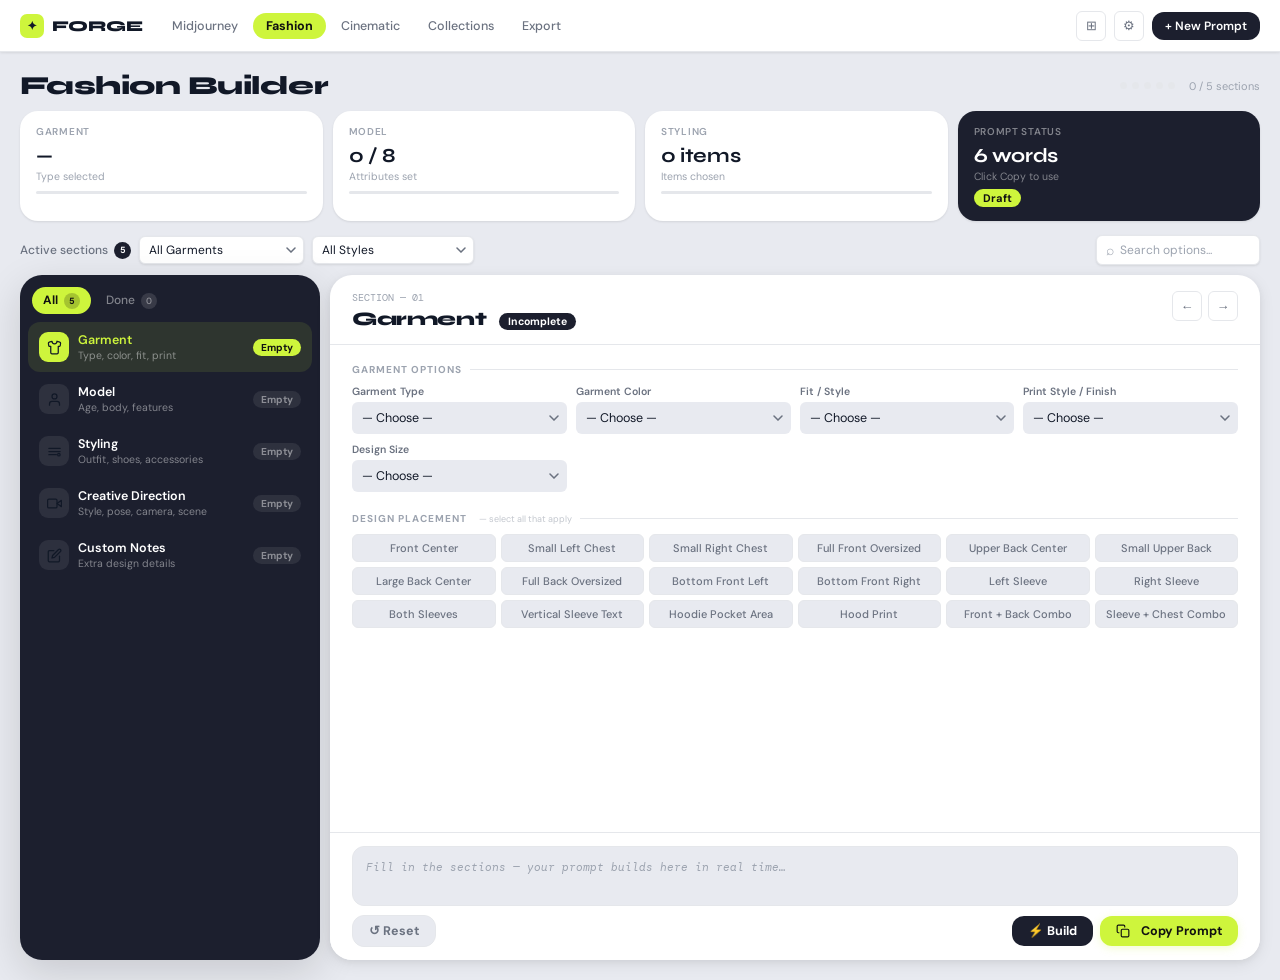
==== commit 37fe3ebb: "Fix audit items for filters, search, accessibility, and word count" ====
--- a/index.html
+++ b/index.html
@@ -92,8 +92,8 @@
   <!-- LEFT: Section List -->
   <div class="left-panel">
     <div class="panel-tabs">
-      <button class="panel-tab active">All <span class="panel-tab-count">5</span></button>
-      <button class="panel-tab">Done <span class="panel-tab-count" id="doneCount">0</span></button>
+      <button class="panel-tab active" onclick="setFilter('all',this)">All <span class="panel-tab-count">5</span></button>
+      <button class="panel-tab" onclick="setFilter('done',this)">Done <span class="panel-tab-count" id="doneCount">0</span></button>
     </div>
     <div class="section-list" id="sectionList"></div>
   </div>
@@ -109,8 +109,8 @@
         </div>
       </div>
       <div class="detail-actions">
-        <button class="icon-btn" onclick="prevSection()" title="Previous">←</button>
-        <button class="icon-btn" onclick="nextSection()" title="Next">→</button>
+        <button class="icon-btn" onclick="prevSection()" title="Previous" aria-label="Previous section">←</button>
+        <button class="icon-btn" onclick="nextSection()" title="Next" aria-label="Next section">→</button>
       </div>
     </div>
 
